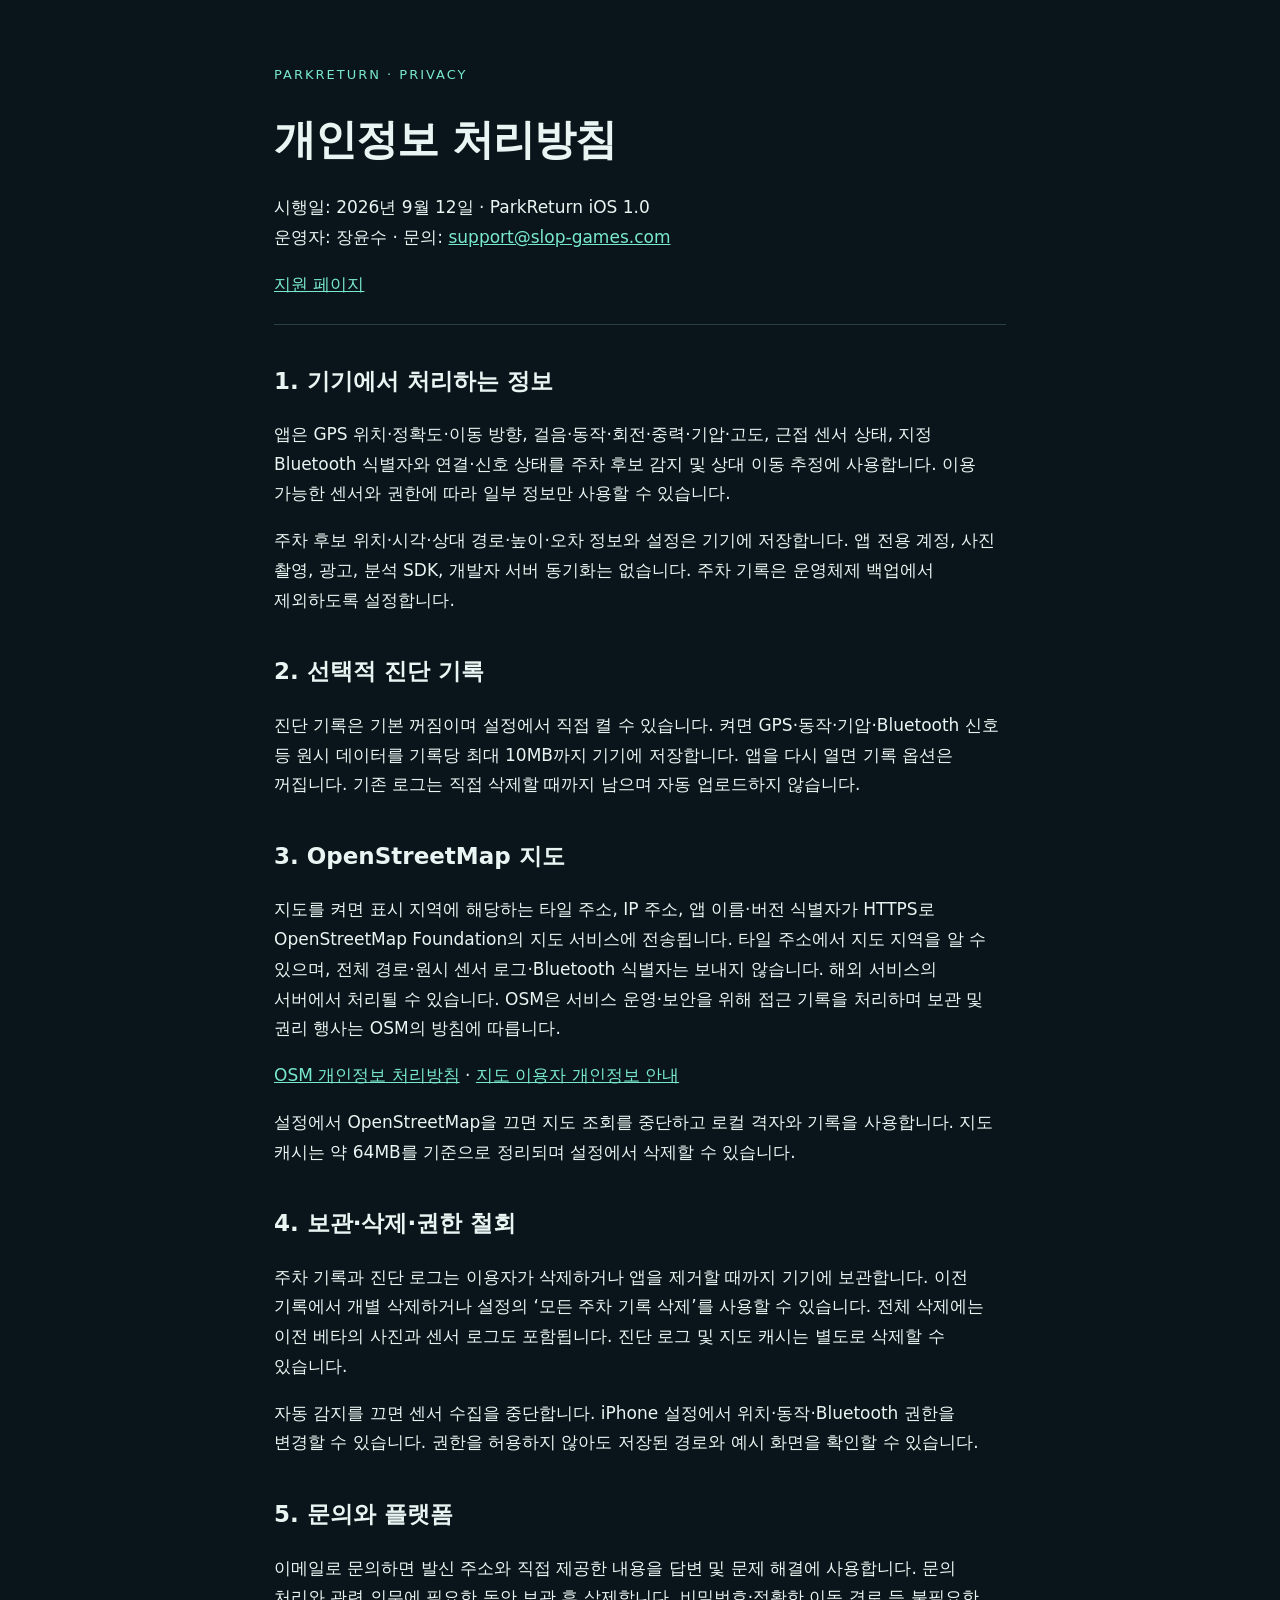
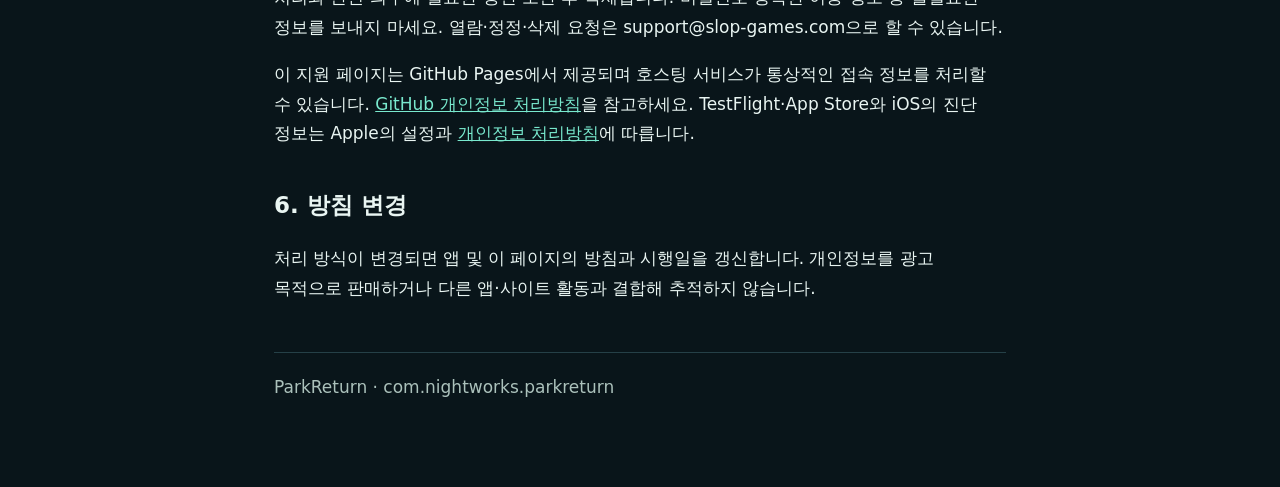
==== privacy.html @ d59605aa "Add ParkReturn support and privacy pages" ====
<!doctype html><html lang="ko"><head><meta charset="utf-8"><meta name="viewport" content="width=device-width,initial-scale=1"><title>ParkReturn 개인정보 처리방침</title><link rel="stylesheet" href="style.css"></head><body><header><div class="badge">PARKRETURN · PRIVACY</div><h1>개인정보 처리방침</h1><p>시행일: 2026년 9월 12일 · ParkReturn iOS 1.0<br>운영자: 장윤수 · 문의: <a href="mailto:support@slop-games.com">support@slop-games.com</a></p><a href="./">지원 페이지</a></header><main><h2>1. 기기에서 처리하는 정보</h2><p>앱은 GPS 위치·정확도·이동 방향, 걸음·동작·회전·중력·기압·고도, 근접 센서 상태, 지정 Bluetooth 식별자와 연결·신호 상태를 주차 후보 감지 및 상대 이동 추정에 사용합니다. 이용 가능한 센서와 권한에 따라 일부 정보만 사용할 수 있습니다.</p><p>주차 후보 위치·시각·상대 경로·높이·오차 정보와 설정은 기기에 저장합니다. 앱 전용 계정, 사진 촬영, 광고, 분석 SDK, 개발자 서버 동기화는 없습니다. 주차 기록은 운영체제 백업에서 제외하도록 설정합니다.</p><h2>2. 선택적 진단 기록</h2><p>진단 기록은 기본 꺼짐이며 설정에서 직접 켤 수 있습니다. 켜면 GPS·동작·기압·Bluetooth 신호 등 원시 데이터를 기록당 최대 10MB까지 기기에 저장합니다. 앱을 다시 열면 기록 옵션은 꺼집니다. 기존 로그는 직접 삭제할 때까지 남으며 자동 업로드하지 않습니다.</p><h2>3. OpenStreetMap 지도</h2><p>지도를 켜면 표시 지역에 해당하는 타일 주소, IP 주소, 앱 이름·버전 식별자가 HTTPS로 OpenStreetMap Foundation의 지도 서비스에 전송됩니다. 타일 주소에서 지도 지역을 알 수 있으며, 전체 경로·원시 센서 로그·Bluetooth 식별자는 보내지 않습니다. 해외 서비스의 서버에서 처리될 수 있습니다. OSM은 서비스 운영·보안을 위해 접근 기록을 처리하며 보관 및 권리 행사는 OSM의 방침에 따릅니다.</p><p><a href="https://osmfoundation.org/wiki/Privacy_Policy">OSM 개인정보 처리방침</a> · <a href="https://osmfoundation.org/wiki/Services_and_tile_users_privacy_FAQ">지도 이용자 개인정보 안내</a></p><p>설정에서 OpenStreetMap을 끄면 지도 조회를 중단하고 로컬 격자와 기록을 사용합니다. 지도 캐시는 약 64MB를 기준으로 정리되며 설정에서 삭제할 수 있습니다.</p><h2>4. 보관·삭제·권한 철회</h2><p>주차 기록과 진단 로그는 이용자가 삭제하거나 앱을 제거할 때까지 기기에 보관합니다. 이전 기록에서 개별 삭제하거나 설정의 ‘모든 주차 기록 삭제’를 사용할 수 있습니다. 전체 삭제에는 이전 베타의 사진과 센서 로그도 포함됩니다. 진단 로그 및 지도 캐시는 별도로 삭제할 수 있습니다.</p><p>자동 감지를 끄면 센서 수집을 중단합니다. iPhone 설정에서 위치·동작·Bluetooth 권한을 변경할 수 있습니다. 권한을 허용하지 않아도 저장된 경로와 예시 화면을 확인할 수 있습니다.</p><h2>5. 문의와 플랫폼</h2><p>이메일로 문의하면 발신 주소와 직접 제공한 내용을 답변 및 문제 해결에 사용합니다. 문의 처리와 관련 의무에 필요한 동안 보관 후 삭제합니다. 비밀번호·정확한 이동 경로 등 불필요한 정보를 보내지 마세요. 열람·정정·삭제 요청은 support@slop-games.com으로 할 수 있습니다.</p><p>이 지원 페이지는 GitHub Pages에서 제공되며 호스팅 서비스가 통상적인 접속 정보를 처리할 수 있습니다. <a href="https://docs.github.com/en/site-policy/privacy-policies/github-general-privacy-statement">GitHub 개인정보 처리방침</a>을 참고하세요. TestFlight·App Store와 iOS의 진단 정보는 Apple의 설정과 <a href="https://www.apple.com/legal/privacy/">개인정보 처리방침</a>에 따릅니다.</p><h2>6. 방침 변경</h2><p>처리 방식이 변경되면 앱 및 이 페이지의 방침과 시행일을 갱신합니다. 개인정보를 광고 목적으로 판매하거나 다른 앱·사이트 활동과 결합해 추적하지 않습니다.</p></main><footer>ParkReturn · com.nightworks.parkreturn</footer></body></html>
---- style.css ----
:root{color-scheme:dark}*{box-sizing:border-box}body{max-width:780px;margin:64px auto;padding:0 24px;background:#09151a;color:#e9f5f2;font:17px/1.75 system-ui,sans-serif}a{color:#79e9ce}h1{font-size:42px;letter-spacing:-1px;line-height:1.2}h2{font-size:23px;margin-top:36px}nav{display:flex;gap:24px;flex-wrap:wrap}p,li{word-break:keep-all}header{border-bottom:1px solid #254047;padding-bottom:24px}small,footer{color:#abc1bb}footer{margin-top:48px;padding:20px 0;border-top:1px solid #254047}.badge{font-size:13px;color:#79e9ce;letter-spacing:2px}img{width:80px;height:80px;border-radius:20px;margin-bottom:20px}@media(max-width:520px){body{margin:32px auto}h1{font-size:34px}}
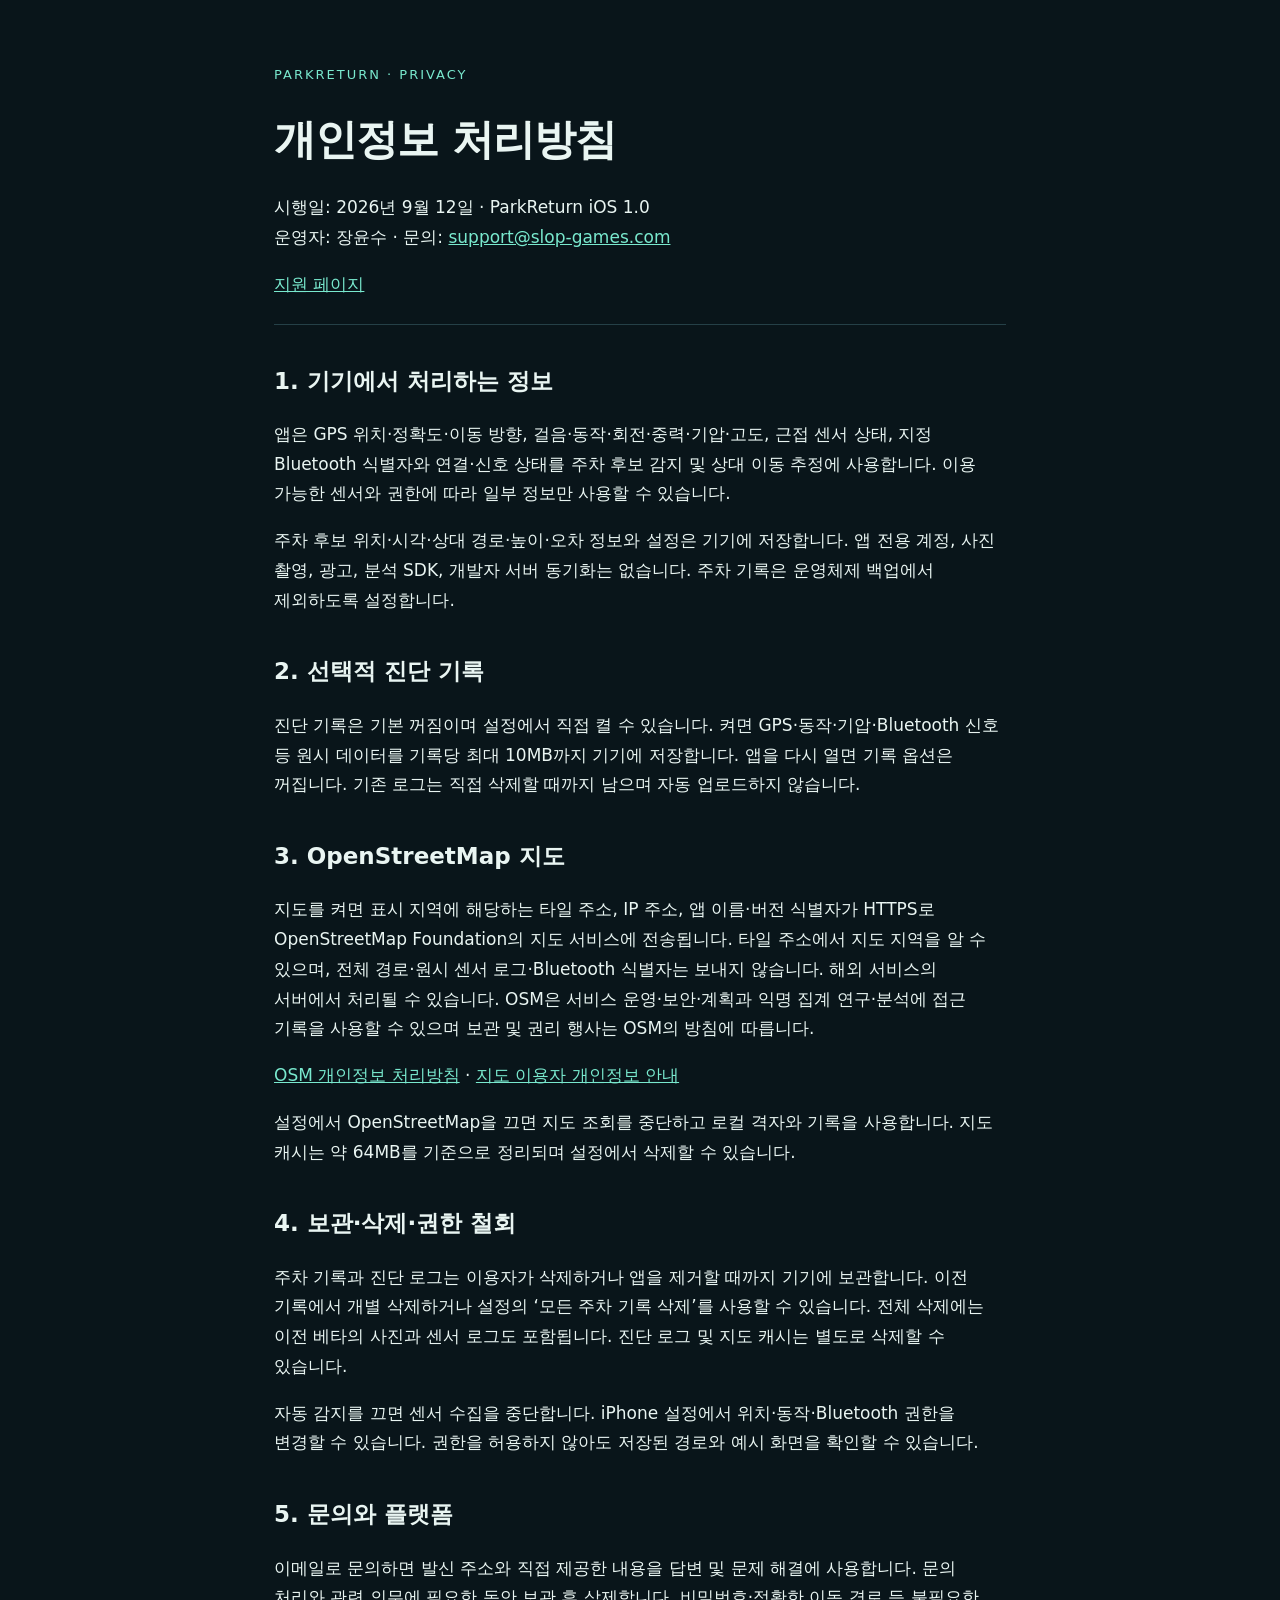
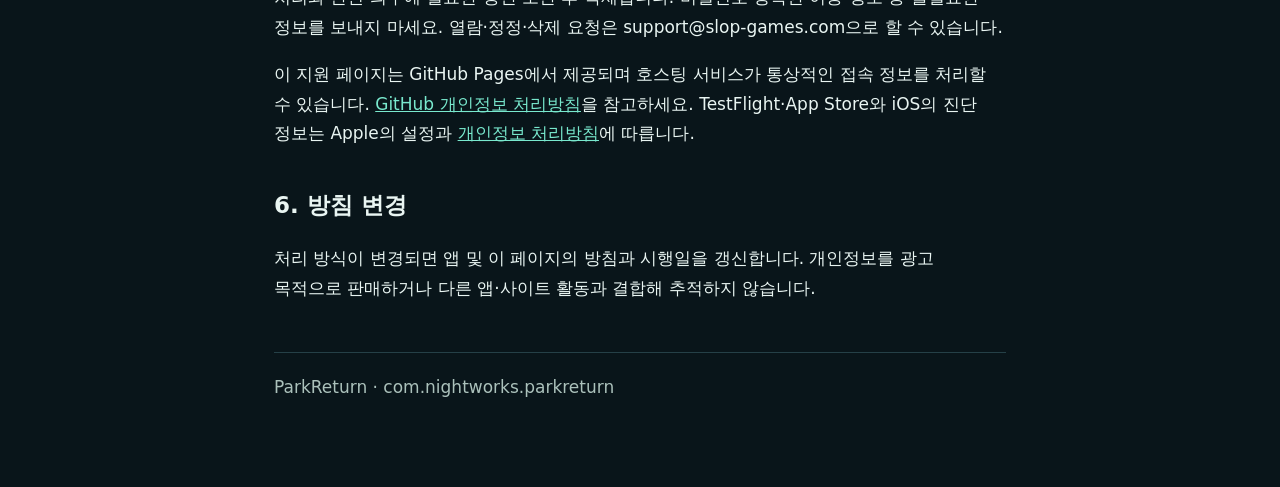
==== commit 774e08ec: "Clarify map provider service log processing" ====
--- a/privacy.html
+++ b/privacy.html
@@ -1 +1 @@
-<!doctype html><html lang="ko"><head><meta charset="utf-8"><meta name="viewport" content="width=device-width,initial-scale=1"><title>ParkReturn 개인정보 처리방침</title><link rel="stylesheet" href="style.css"></head><body><header><div class="badge">PARKRETURN · PRIVACY</div><h1>개인정보 처리방침</h1><p>시행일: 2026년 9월 12일 · ParkReturn iOS 1.0<br>운영자: 장윤수 · 문의: <a href="mailto:support@slop-games.com">support@slop-games.com</a></p><a href="./">지원 페이지</a></header><main><h2>1. 기기에서 처리하는 정보</h2><p>앱은 GPS 위치·정확도·이동 방향, 걸음·동작·회전·중력·기압·고도, 근접 센서 상태, 지정 Bluetooth 식별자와 연결·신호 상태를 주차 후보 감지 및 상대 이동 추정에 사용합니다. 이용 가능한 센서와 권한에 따라 일부 정보만 사용할 수 있습니다.</p><p>주차 후보 위치·시각·상대 경로·높이·오차 정보와 설정은 기기에 저장합니다. 앱 전용 계정, 사진 촬영, 광고, 분석 SDK, 개발자 서버 동기화는 없습니다. 주차 기록은 운영체제 백업에서 제외하도록 설정합니다.</p><h2>2. 선택적 진단 기록</h2><p>진단 기록은 기본 꺼짐이며 설정에서 직접 켤 수 있습니다. 켜면 GPS·동작·기압·Bluetooth 신호 등 원시 데이터를 기록당 최대 10MB까지 기기에 저장합니다. 앱을 다시 열면 기록 옵션은 꺼집니다. 기존 로그는 직접 삭제할 때까지 남으며 자동 업로드하지 않습니다.</p><h2>3. OpenStreetMap 지도</h2><p>지도를 켜면 표시 지역에 해당하는 타일 주소, IP 주소, 앱 이름·버전 식별자가 HTTPS로 OpenStreetMap Foundation의 지도 서비스에 전송됩니다. 타일 주소에서 지도 지역을 알 수 있으며, 전체 경로·원시 센서 로그·Bluetooth 식별자는 보내지 않습니다. 해외 서비스의 서버에서 처리될 수 있습니다. OSM은 서비스 운영·보안을 위해 접근 기록을 처리하며 보관 및 권리 행사는 OSM의 방침에 따릅니다.</p><p><a href="https://osmfoundation.org/wiki/Privacy_Policy">OSM 개인정보 처리방침</a> · <a href="https://osmfoundation.org/wiki/Services_and_tile_users_privacy_FAQ">지도 이용자 개인정보 안내</a></p><p>설정에서 OpenStreetMap을 끄면 지도 조회를 중단하고 로컬 격자와 기록을 사용합니다. 지도 캐시는 약 64MB를 기준으로 정리되며 설정에서 삭제할 수 있습니다.</p><h2>4. 보관·삭제·권한 철회</h2><p>주차 기록과 진단 로그는 이용자가 삭제하거나 앱을 제거할 때까지 기기에 보관합니다. 이전 기록에서 개별 삭제하거나 설정의 ‘모든 주차 기록 삭제’를 사용할 수 있습니다. 전체 삭제에는 이전 베타의 사진과 센서 로그도 포함됩니다. 진단 로그 및 지도 캐시는 별도로 삭제할 수 있습니다.</p><p>자동 감지를 끄면 센서 수집을 중단합니다. iPhone 설정에서 위치·동작·Bluetooth 권한을 변경할 수 있습니다. 권한을 허용하지 않아도 저장된 경로와 예시 화면을 확인할 수 있습니다.</p><h2>5. 문의와 플랫폼</h2><p>이메일로 문의하면 발신 주소와 직접 제공한 내용을 답변 및 문제 해결에 사용합니다. 문의 처리와 관련 의무에 필요한 동안 보관 후 삭제합니다. 비밀번호·정확한 이동 경로 등 불필요한 정보를 보내지 마세요. 열람·정정·삭제 요청은 support@slop-games.com으로 할 수 있습니다.</p><p>이 지원 페이지는 GitHub Pages에서 제공되며 호스팅 서비스가 통상적인 접속 정보를 처리할 수 있습니다. <a href="https://docs.github.com/en/site-policy/privacy-policies/github-general-privacy-statement">GitHub 개인정보 처리방침</a>을 참고하세요. TestFlight·App Store와 iOS의 진단 정보는 Apple의 설정과 <a href="https://www.apple.com/legal/privacy/">개인정보 처리방침</a>에 따릅니다.</p><h2>6. 방침 변경</h2><p>처리 방식이 변경되면 앱 및 이 페이지의 방침과 시행일을 갱신합니다. 개인정보를 광고 목적으로 판매하거나 다른 앱·사이트 활동과 결합해 추적하지 않습니다.</p></main><footer>ParkReturn · com.nightworks.parkreturn</footer></body></html>
+<!doctype html><html lang="ko"><head><meta charset="utf-8"><meta name="viewport" content="width=device-width,initial-scale=1"><title>ParkReturn 개인정보 처리방침</title><link rel="stylesheet" href="style.css"></head><body><header><div class="badge">PARKRETURN · PRIVACY</div><h1>개인정보 처리방침</h1><p>시행일: 2026년 9월 12일 · ParkReturn iOS 1.0<br>운영자: 장윤수 · 문의: <a href="mailto:support@slop-games.com">support@slop-games.com</a></p><a href="./">지원 페이지</a></header><main><h2>1. 기기에서 처리하는 정보</h2><p>앱은 GPS 위치·정확도·이동 방향, 걸음·동작·회전·중력·기압·고도, 근접 센서 상태, 지정 Bluetooth 식별자와 연결·신호 상태를 주차 후보 감지 및 상대 이동 추정에 사용합니다. 이용 가능한 센서와 권한에 따라 일부 정보만 사용할 수 있습니다.</p><p>주차 후보 위치·시각·상대 경로·높이·오차 정보와 설정은 기기에 저장합니다. 앱 전용 계정, 사진 촬영, 광고, 분석 SDK, 개발자 서버 동기화는 없습니다. 주차 기록은 운영체제 백업에서 제외하도록 설정합니다.</p><h2>2. 선택적 진단 기록</h2><p>진단 기록은 기본 꺼짐이며 설정에서 직접 켤 수 있습니다. 켜면 GPS·동작·기압·Bluetooth 신호 등 원시 데이터를 기록당 최대 10MB까지 기기에 저장합니다. 앱을 다시 열면 기록 옵션은 꺼집니다. 기존 로그는 직접 삭제할 때까지 남으며 자동 업로드하지 않습니다.</p><h2>3. OpenStreetMap 지도</h2><p>지도를 켜면 표시 지역에 해당하는 타일 주소, IP 주소, 앱 이름·버전 식별자가 HTTPS로 OpenStreetMap Foundation의 지도 서비스에 전송됩니다. 타일 주소에서 지도 지역을 알 수 있으며, 전체 경로·원시 센서 로그·Bluetooth 식별자는 보내지 않습니다. 해외 서비스의 서버에서 처리될 수 있습니다. OSM은 서비스 운영·보안·계획과 익명 집계 연구·분석에 접근 기록을 사용할 수 있으며 보관 및 권리 행사는 OSM의 방침에 따릅니다.</p><p><a href="https://osmfoundation.org/wiki/Privacy_Policy">OSM 개인정보 처리방침</a> · <a href="https://osmfoundation.org/wiki/Services_and_tile_users_privacy_FAQ">지도 이용자 개인정보 안내</a></p><p>설정에서 OpenStreetMap을 끄면 지도 조회를 중단하고 로컬 격자와 기록을 사용합니다. 지도 캐시는 약 64MB를 기준으로 정리되며 설정에서 삭제할 수 있습니다.</p><h2>4. 보관·삭제·권한 철회</h2><p>주차 기록과 진단 로그는 이용자가 삭제하거나 앱을 제거할 때까지 기기에 보관합니다. 이전 기록에서 개별 삭제하거나 설정의 ‘모든 주차 기록 삭제’를 사용할 수 있습니다. 전체 삭제에는 이전 베타의 사진과 센서 로그도 포함됩니다. 진단 로그 및 지도 캐시는 별도로 삭제할 수 있습니다.</p><p>자동 감지를 끄면 센서 수집을 중단합니다. iPhone 설정에서 위치·동작·Bluetooth 권한을 변경할 수 있습니다. 권한을 허용하지 않아도 저장된 경로와 예시 화면을 확인할 수 있습니다.</p><h2>5. 문의와 플랫폼</h2><p>이메일로 문의하면 발신 주소와 직접 제공한 내용을 답변 및 문제 해결에 사용합니다. 문의 처리와 관련 의무에 필요한 동안 보관 후 삭제합니다. 비밀번호·정확한 이동 경로 등 불필요한 정보를 보내지 마세요. 열람·정정·삭제 요청은 support@slop-games.com으로 할 수 있습니다.</p><p>이 지원 페이지는 GitHub Pages에서 제공되며 호스팅 서비스가 통상적인 접속 정보를 처리할 수 있습니다. <a href="https://docs.github.com/en/site-policy/privacy-policies/github-general-privacy-statement">GitHub 개인정보 처리방침</a>을 참고하세요. TestFlight·App Store와 iOS의 진단 정보는 Apple의 설정과 <a href="https://www.apple.com/legal/privacy/">개인정보 처리방침</a>에 따릅니다.</p><h2>6. 방침 변경</h2><p>처리 방식이 변경되면 앱 및 이 페이지의 방침과 시행일을 갱신합니다. 개인정보를 광고 목적으로 판매하거나 다른 앱·사이트 활동과 결합해 추적하지 않습니다.</p></main><footer>ParkReturn · com.nightworks.parkreturn</footer></body></html>
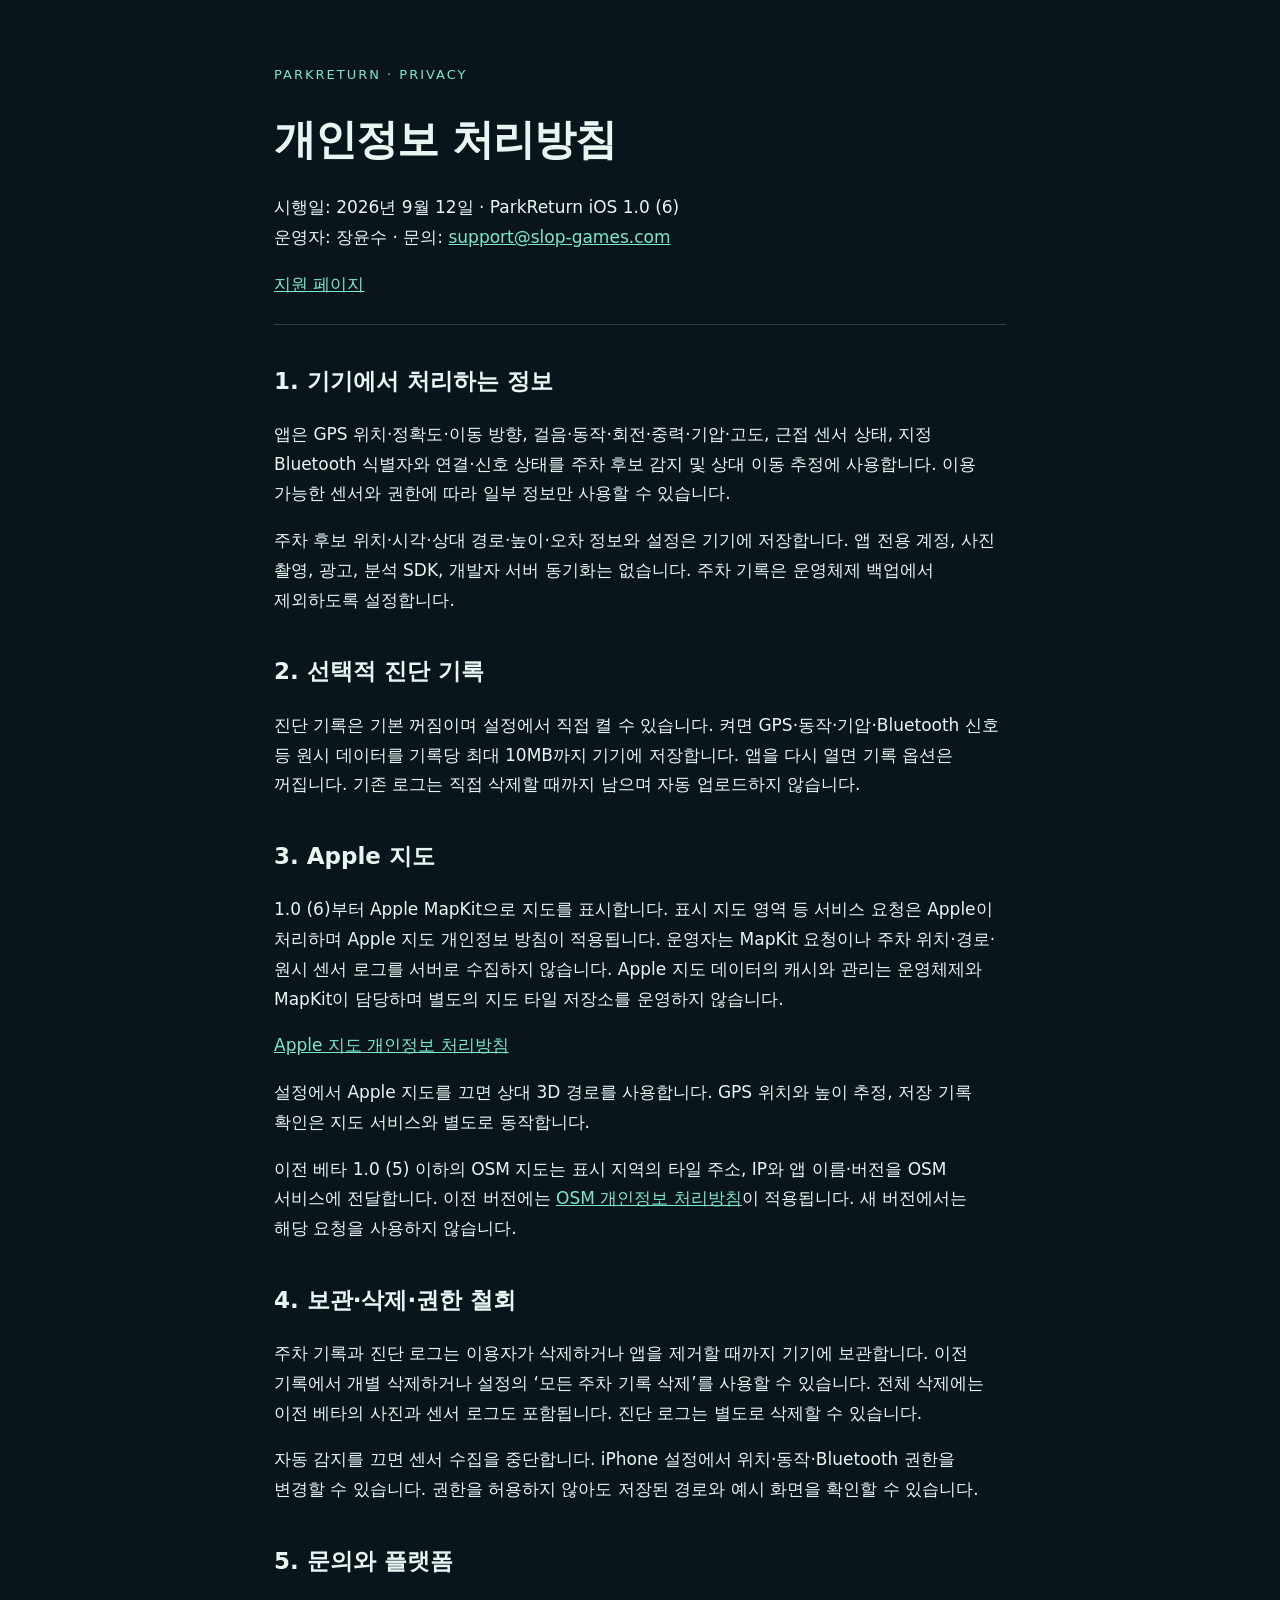
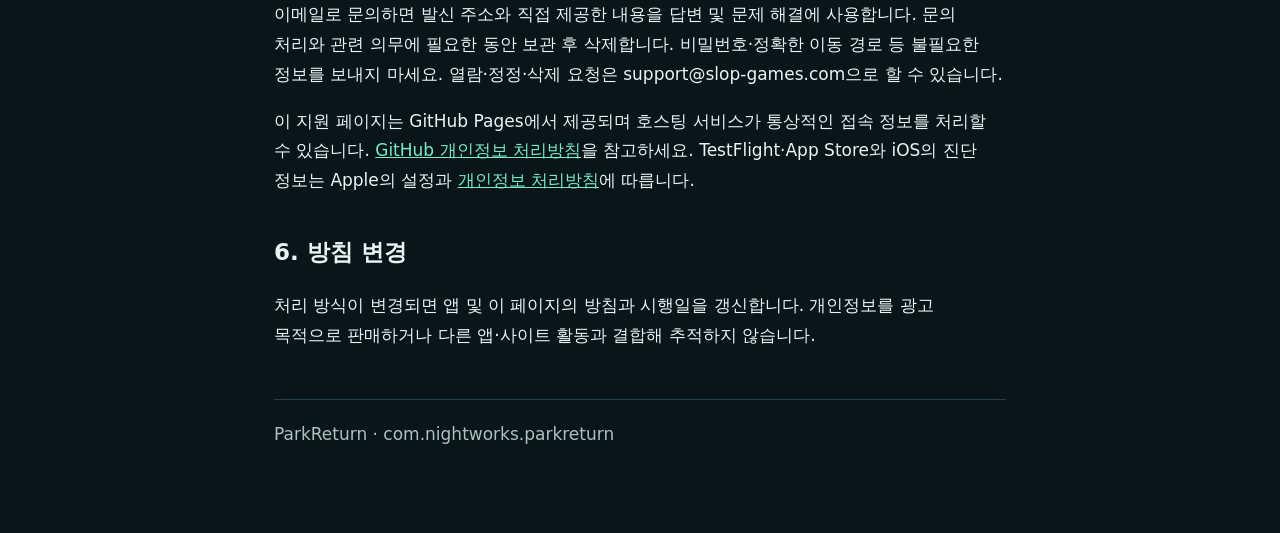
==== commit f27c0af8: "Switch current support and privacy to Apple MapKit" ====
--- a/privacy.html
+++ b/privacy.html
@@ -1 +1 @@
-<!doctype html><html lang="ko"><head><meta charset="utf-8"><meta name="viewport" content="width=device-width,initial-scale=1"><title>ParkReturn 개인정보 처리방침</title><link rel="stylesheet" href="style.css"></head><body><header><div class="badge">PARKRETURN · PRIVACY</div><h1>개인정보 처리방침</h1><p>시행일: 2026년 9월 12일 · ParkReturn iOS 1.0<br>운영자: 장윤수 · 문의: <a href="mailto:support@slop-games.com">support@slop-games.com</a></p><a href="./">지원 페이지</a></header><main><h2>1. 기기에서 처리하는 정보</h2><p>앱은 GPS 위치·정확도·이동 방향, 걸음·동작·회전·중력·기압·고도, 근접 센서 상태, 지정 Bluetooth 식별자와 연결·신호 상태를 주차 후보 감지 및 상대 이동 추정에 사용합니다. 이용 가능한 센서와 권한에 따라 일부 정보만 사용할 수 있습니다.</p><p>주차 후보 위치·시각·상대 경로·높이·오차 정보와 설정은 기기에 저장합니다. 앱 전용 계정, 사진 촬영, 광고, 분석 SDK, 개발자 서버 동기화는 없습니다. 주차 기록은 운영체제 백업에서 제외하도록 설정합니다.</p><h2>2. 선택적 진단 기록</h2><p>진단 기록은 기본 꺼짐이며 설정에서 직접 켤 수 있습니다. 켜면 GPS·동작·기압·Bluetooth 신호 등 원시 데이터를 기록당 최대 10MB까지 기기에 저장합니다. 앱을 다시 열면 기록 옵션은 꺼집니다. 기존 로그는 직접 삭제할 때까지 남으며 자동 업로드하지 않습니다.</p><h2>3. OpenStreetMap 지도</h2><p>지도를 켜면 표시 지역에 해당하는 타일 주소, IP 주소, 앱 이름·버전 식별자가 HTTPS로 OpenStreetMap Foundation의 지도 서비스에 전송됩니다. 타일 주소에서 지도 지역을 알 수 있으며, 전체 경로·원시 센서 로그·Bluetooth 식별자는 보내지 않습니다. 해외 서비스의 서버에서 처리될 수 있습니다. OSM은 서비스 운영·보안·계획과 익명 집계 연구·분석에 접근 기록을 사용할 수 있으며 보관 및 권리 행사는 OSM의 방침에 따릅니다.</p><p><a href="https://osmfoundation.org/wiki/Privacy_Policy">OSM 개인정보 처리방침</a> · <a href="https://osmfoundation.org/wiki/Services_and_tile_users_privacy_FAQ">지도 이용자 개인정보 안내</a></p><p>설정에서 OpenStreetMap을 끄면 지도 조회를 중단하고 로컬 격자와 기록을 사용합니다. 지도 캐시는 약 64MB를 기준으로 정리되며 설정에서 삭제할 수 있습니다.</p><h2>4. 보관·삭제·권한 철회</h2><p>주차 기록과 진단 로그는 이용자가 삭제하거나 앱을 제거할 때까지 기기에 보관합니다. 이전 기록에서 개별 삭제하거나 설정의 ‘모든 주차 기록 삭제’를 사용할 수 있습니다. 전체 삭제에는 이전 베타의 사진과 센서 로그도 포함됩니다. 진단 로그 및 지도 캐시는 별도로 삭제할 수 있습니다.</p><p>자동 감지를 끄면 센서 수집을 중단합니다. iPhone 설정에서 위치·동작·Bluetooth 권한을 변경할 수 있습니다. 권한을 허용하지 않아도 저장된 경로와 예시 화면을 확인할 수 있습니다.</p><h2>5. 문의와 플랫폼</h2><p>이메일로 문의하면 발신 주소와 직접 제공한 내용을 답변 및 문제 해결에 사용합니다. 문의 처리와 관련 의무에 필요한 동안 보관 후 삭제합니다. 비밀번호·정확한 이동 경로 등 불필요한 정보를 보내지 마세요. 열람·정정·삭제 요청은 support@slop-games.com으로 할 수 있습니다.</p><p>이 지원 페이지는 GitHub Pages에서 제공되며 호스팅 서비스가 통상적인 접속 정보를 처리할 수 있습니다. <a href="https://docs.github.com/en/site-policy/privacy-policies/github-general-privacy-statement">GitHub 개인정보 처리방침</a>을 참고하세요. TestFlight·App Store와 iOS의 진단 정보는 Apple의 설정과 <a href="https://www.apple.com/legal/privacy/">개인정보 처리방침</a>에 따릅니다.</p><h2>6. 방침 변경</h2><p>처리 방식이 변경되면 앱 및 이 페이지의 방침과 시행일을 갱신합니다. 개인정보를 광고 목적으로 판매하거나 다른 앱·사이트 활동과 결합해 추적하지 않습니다.</p></main><footer>ParkReturn · com.nightworks.parkreturn</footer></body></html>
+<!doctype html><html lang="ko"><head><meta charset="utf-8"><meta name="viewport" content="width=device-width,initial-scale=1"><title>ParkReturn 개인정보 처리방침</title><link rel="stylesheet" href="style.css"></head><body><header><div class="badge">PARKRETURN · PRIVACY</div><h1>개인정보 처리방침</h1><p>시행일: 2026년 9월 12일 · ParkReturn iOS 1.0 (6)<br>운영자: 장윤수 · 문의: <a href="mailto:support@slop-games.com">support@slop-games.com</a></p><a href="./">지원 페이지</a></header><main><h2>1. 기기에서 처리하는 정보</h2><p>앱은 GPS 위치·정확도·이동 방향, 걸음·동작·회전·중력·기압·고도, 근접 센서 상태, 지정 Bluetooth 식별자와 연결·신호 상태를 주차 후보 감지 및 상대 이동 추정에 사용합니다. 이용 가능한 센서와 권한에 따라 일부 정보만 사용할 수 있습니다.</p><p>주차 후보 위치·시각·상대 경로·높이·오차 정보와 설정은 기기에 저장합니다. 앱 전용 계정, 사진 촬영, 광고, 분석 SDK, 개발자 서버 동기화는 없습니다. 주차 기록은 운영체제 백업에서 제외하도록 설정합니다.</p><h2>2. 선택적 진단 기록</h2><p>진단 기록은 기본 꺼짐이며 설정에서 직접 켤 수 있습니다. 켜면 GPS·동작·기압·Bluetooth 신호 등 원시 데이터를 기록당 최대 10MB까지 기기에 저장합니다. 앱을 다시 열면 기록 옵션은 꺼집니다. 기존 로그는 직접 삭제할 때까지 남으며 자동 업로드하지 않습니다.</p><h2>3. Apple 지도</h2><p>1.0 (6)부터 Apple MapKit으로 지도를 표시합니다. 표시 지도 영역 등 서비스 요청은 Apple이 처리하며 Apple 지도 개인정보 방침이 적용됩니다. 운영자는 MapKit 요청이나 주차 위치·경로·원시 센서 로그를 서버로 수집하지 않습니다. Apple 지도 데이터의 캐시와 관리는 운영체제와 MapKit이 담당하며 별도의 지도 타일 저장소를 운영하지 않습니다.</p><p><a href="https://www.apple.com/legal/privacy/data/ko/apple-maps/">Apple 지도 개인정보 처리방침</a></p><p>설정에서 Apple 지도를 끄면 상대 3D 경로를 사용합니다. GPS 위치와 높이 추정, 저장 기록 확인은 지도 서비스와 별도로 동작합니다.</p><p>이전 베타 1.0 (5) 이하의 OSM 지도는 표시 지역의 타일 주소, IP와 앱 이름·버전을 OSM 서비스에 전달합니다. 이전 버전에는 <a href="https://osmfoundation.org/wiki/Privacy_Policy">OSM 개인정보 처리방침</a>이 적용됩니다. 새 버전에서는 해당 요청을 사용하지 않습니다.</p><h2>4. 보관·삭제·권한 철회</h2><p>주차 기록과 진단 로그는 이용자가 삭제하거나 앱을 제거할 때까지 기기에 보관합니다. 이전 기록에서 개별 삭제하거나 설정의 ‘모든 주차 기록 삭제’를 사용할 수 있습니다. 전체 삭제에는 이전 베타의 사진과 센서 로그도 포함됩니다. 진단 로그는 별도로 삭제할 수 있습니다.</p><p>자동 감지를 끄면 센서 수집을 중단합니다. iPhone 설정에서 위치·동작·Bluetooth 권한을 변경할 수 있습니다. 권한을 허용하지 않아도 저장된 경로와 예시 화면을 확인할 수 있습니다.</p><h2>5. 문의와 플랫폼</h2><p>이메일로 문의하면 발신 주소와 직접 제공한 내용을 답변 및 문제 해결에 사용합니다. 문의 처리와 관련 의무에 필요한 동안 보관 후 삭제합니다. 비밀번호·정확한 이동 경로 등 불필요한 정보를 보내지 마세요. 열람·정정·삭제 요청은 support@slop-games.com으로 할 수 있습니다.</p><p>이 지원 페이지는 GitHub Pages에서 제공되며 호스팅 서비스가 통상적인 접속 정보를 처리할 수 있습니다. <a href="https://docs.github.com/en/site-policy/privacy-policies/github-general-privacy-statement">GitHub 개인정보 처리방침</a>을 참고하세요. TestFlight·App Store와 iOS의 진단 정보는 Apple의 설정과 <a href="https://www.apple.com/legal/privacy/">개인정보 처리방침</a>에 따릅니다.</p><h2>6. 방침 변경</h2><p>처리 방식이 변경되면 앱 및 이 페이지의 방침과 시행일을 갱신합니다. 개인정보를 광고 목적으로 판매하거나 다른 앱·사이트 활동과 결합해 추적하지 않습니다.</p></main><footer>ParkReturn · com.nightworks.parkreturn</footer></body></html>
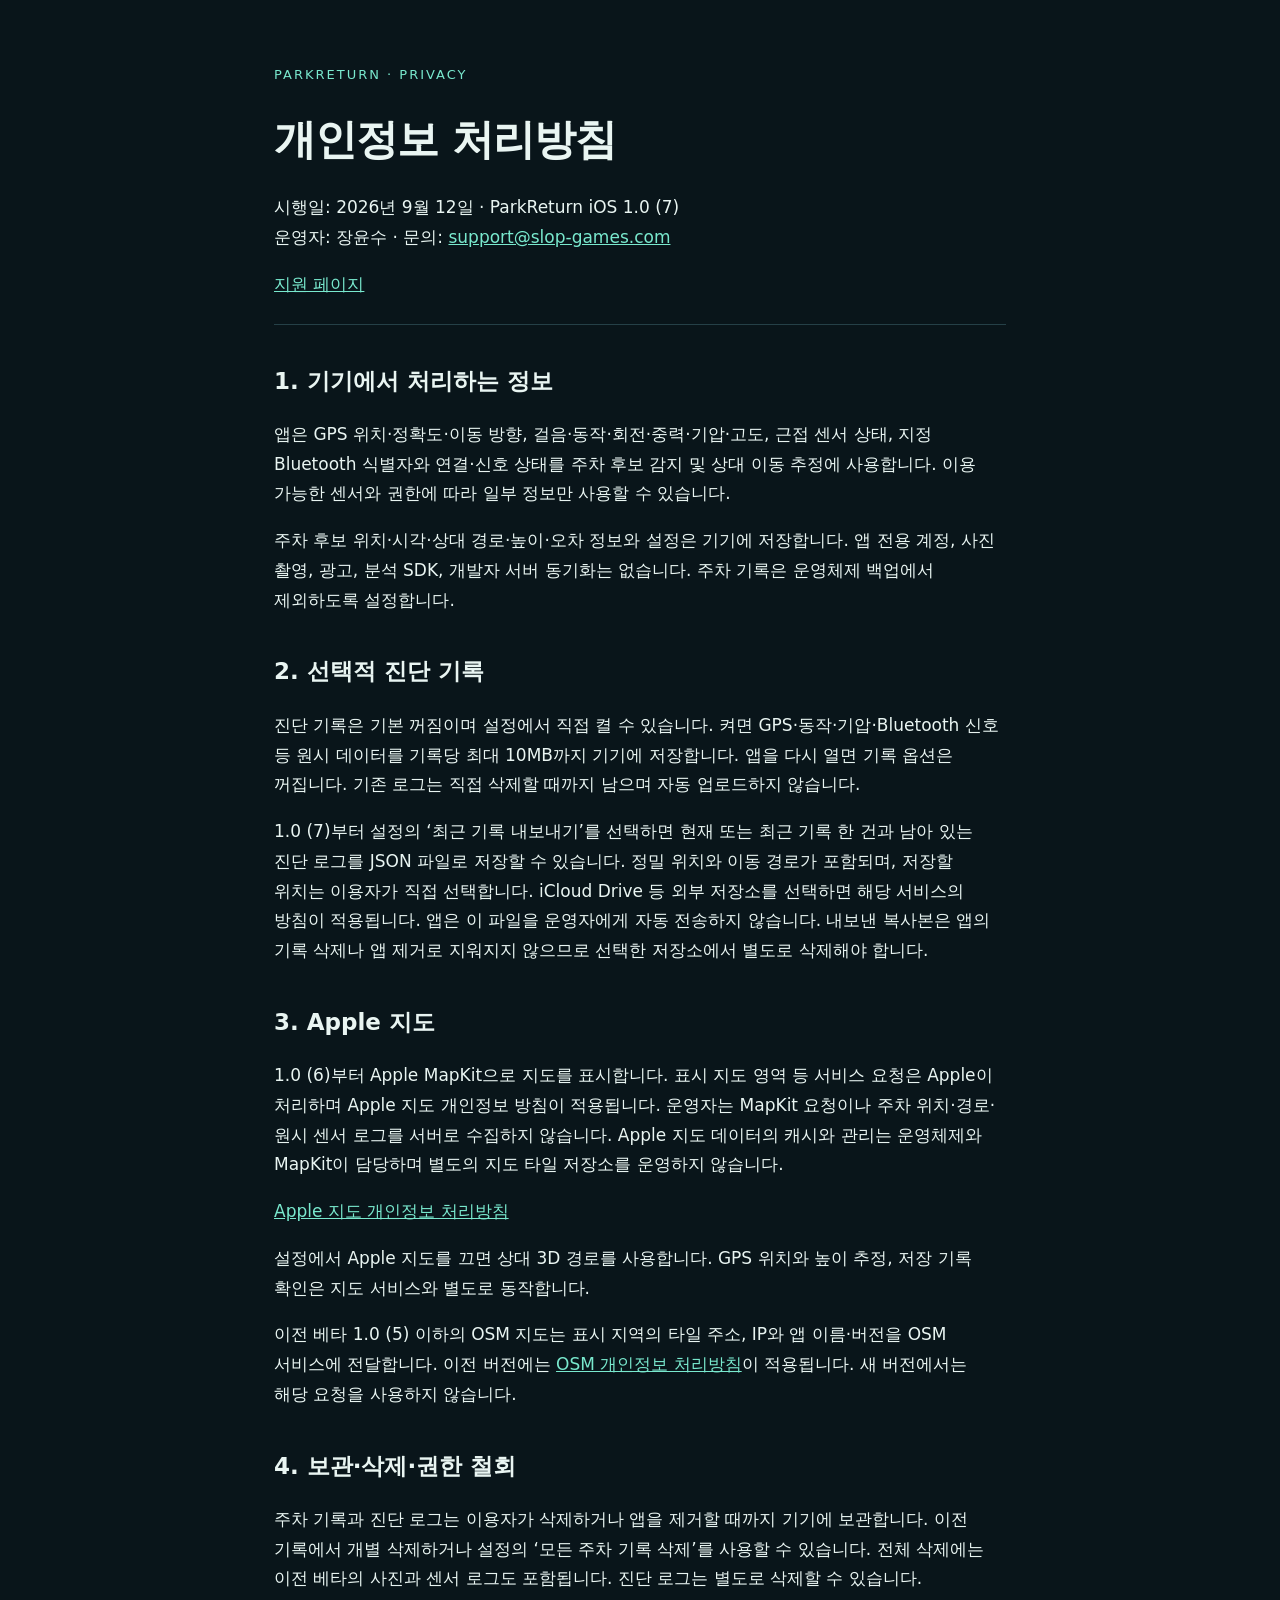
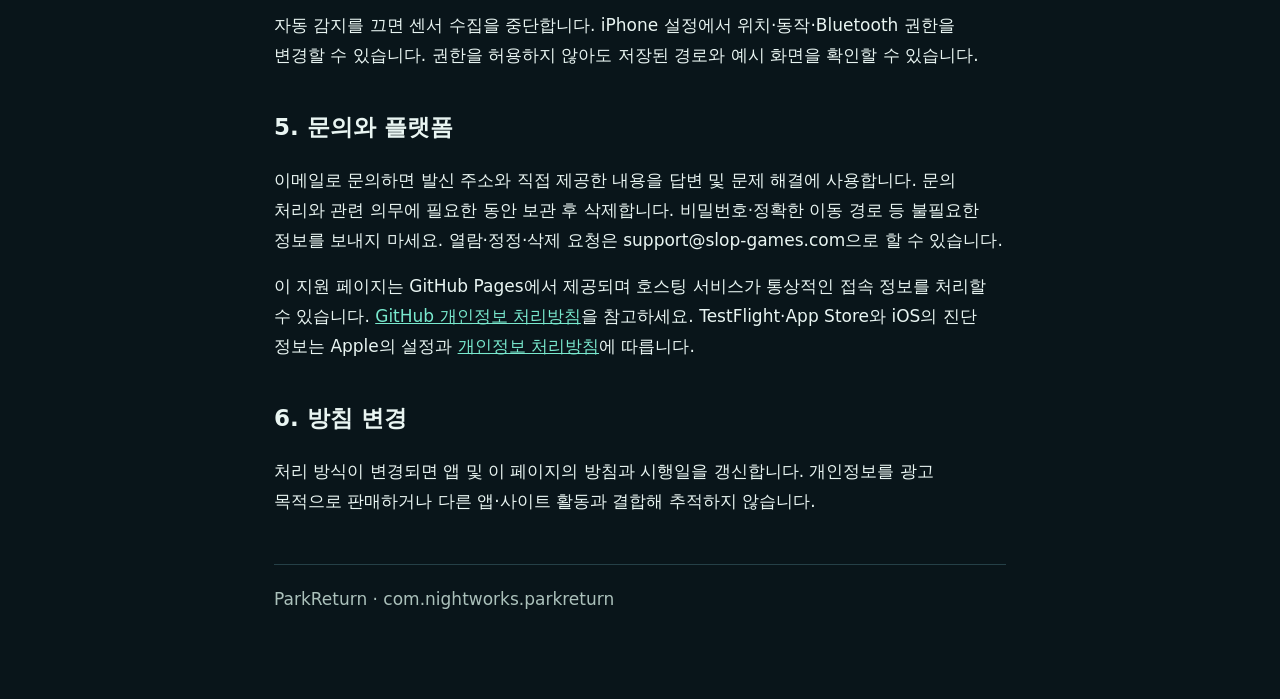
==== commit 2d552918: "Describe user-directed field record export" ====
--- a/privacy.html
+++ b/privacy.html
@@ -1 +1 @@
-<!doctype html><html lang="ko"><head><meta charset="utf-8"><meta name="viewport" content="width=device-width,initial-scale=1"><title>ParkReturn 개인정보 처리방침</title><link rel="stylesheet" href="style.css"></head><body><header><div class="badge">PARKRETURN · PRIVACY</div><h1>개인정보 처리방침</h1><p>시행일: 2026년 9월 12일 · ParkReturn iOS 1.0 (6)<br>운영자: 장윤수 · 문의: <a href="mailto:support@slop-games.com">support@slop-games.com</a></p><a href="./">지원 페이지</a></header><main><h2>1. 기기에서 처리하는 정보</h2><p>앱은 GPS 위치·정확도·이동 방향, 걸음·동작·회전·중력·기압·고도, 근접 센서 상태, 지정 Bluetooth 식별자와 연결·신호 상태를 주차 후보 감지 및 상대 이동 추정에 사용합니다. 이용 가능한 센서와 권한에 따라 일부 정보만 사용할 수 있습니다.</p><p>주차 후보 위치·시각·상대 경로·높이·오차 정보와 설정은 기기에 저장합니다. 앱 전용 계정, 사진 촬영, 광고, 분석 SDK, 개발자 서버 동기화는 없습니다. 주차 기록은 운영체제 백업에서 제외하도록 설정합니다.</p><h2>2. 선택적 진단 기록</h2><p>진단 기록은 기본 꺼짐이며 설정에서 직접 켤 수 있습니다. 켜면 GPS·동작·기압·Bluetooth 신호 등 원시 데이터를 기록당 최대 10MB까지 기기에 저장합니다. 앱을 다시 열면 기록 옵션은 꺼집니다. 기존 로그는 직접 삭제할 때까지 남으며 자동 업로드하지 않습니다.</p><h2>3. Apple 지도</h2><p>1.0 (6)부터 Apple MapKit으로 지도를 표시합니다. 표시 지도 영역 등 서비스 요청은 Apple이 처리하며 Apple 지도 개인정보 방침이 적용됩니다. 운영자는 MapKit 요청이나 주차 위치·경로·원시 센서 로그를 서버로 수집하지 않습니다. Apple 지도 데이터의 캐시와 관리는 운영체제와 MapKit이 담당하며 별도의 지도 타일 저장소를 운영하지 않습니다.</p><p><a href="https://www.apple.com/legal/privacy/data/ko/apple-maps/">Apple 지도 개인정보 처리방침</a></p><p>설정에서 Apple 지도를 끄면 상대 3D 경로를 사용합니다. GPS 위치와 높이 추정, 저장 기록 확인은 지도 서비스와 별도로 동작합니다.</p><p>이전 베타 1.0 (5) 이하의 OSM 지도는 표시 지역의 타일 주소, IP와 앱 이름·버전을 OSM 서비스에 전달합니다. 이전 버전에는 <a href="https://osmfoundation.org/wiki/Privacy_Policy">OSM 개인정보 처리방침</a>이 적용됩니다. 새 버전에서는 해당 요청을 사용하지 않습니다.</p><h2>4. 보관·삭제·권한 철회</h2><p>주차 기록과 진단 로그는 이용자가 삭제하거나 앱을 제거할 때까지 기기에 보관합니다. 이전 기록에서 개별 삭제하거나 설정의 ‘모든 주차 기록 삭제’를 사용할 수 있습니다. 전체 삭제에는 이전 베타의 사진과 센서 로그도 포함됩니다. 진단 로그는 별도로 삭제할 수 있습니다.</p><p>자동 감지를 끄면 센서 수집을 중단합니다. iPhone 설정에서 위치·동작·Bluetooth 권한을 변경할 수 있습니다. 권한을 허용하지 않아도 저장된 경로와 예시 화면을 확인할 수 있습니다.</p><h2>5. 문의와 플랫폼</h2><p>이메일로 문의하면 발신 주소와 직접 제공한 내용을 답변 및 문제 해결에 사용합니다. 문의 처리와 관련 의무에 필요한 동안 보관 후 삭제합니다. 비밀번호·정확한 이동 경로 등 불필요한 정보를 보내지 마세요. 열람·정정·삭제 요청은 support@slop-games.com으로 할 수 있습니다.</p><p>이 지원 페이지는 GitHub Pages에서 제공되며 호스팅 서비스가 통상적인 접속 정보를 처리할 수 있습니다. <a href="https://docs.github.com/en/site-policy/privacy-policies/github-general-privacy-statement">GitHub 개인정보 처리방침</a>을 참고하세요. TestFlight·App Store와 iOS의 진단 정보는 Apple의 설정과 <a href="https://www.apple.com/legal/privacy/">개인정보 처리방침</a>에 따릅니다.</p><h2>6. 방침 변경</h2><p>처리 방식이 변경되면 앱 및 이 페이지의 방침과 시행일을 갱신합니다. 개인정보를 광고 목적으로 판매하거나 다른 앱·사이트 활동과 결합해 추적하지 않습니다.</p></main><footer>ParkReturn · com.nightworks.parkreturn</footer></body></html>
+<!doctype html><html lang="ko"><head><meta charset="utf-8"><meta name="viewport" content="width=device-width,initial-scale=1"><title>ParkReturn 개인정보 처리방침</title><link rel="stylesheet" href="style.css"></head><body><header><div class="badge">PARKRETURN · PRIVACY</div><h1>개인정보 처리방침</h1><p>시행일: 2026년 9월 12일 · ParkReturn iOS 1.0 (7)<br>운영자: 장윤수 · 문의: <a href="mailto:support@slop-games.com">support@slop-games.com</a></p><a href="./">지원 페이지</a></header><main><h2>1. 기기에서 처리하는 정보</h2><p>앱은 GPS 위치·정확도·이동 방향, 걸음·동작·회전·중력·기압·고도, 근접 센서 상태, 지정 Bluetooth 식별자와 연결·신호 상태를 주차 후보 감지 및 상대 이동 추정에 사용합니다. 이용 가능한 센서와 권한에 따라 일부 정보만 사용할 수 있습니다.</p><p>주차 후보 위치·시각·상대 경로·높이·오차 정보와 설정은 기기에 저장합니다. 앱 전용 계정, 사진 촬영, 광고, 분석 SDK, 개발자 서버 동기화는 없습니다. 주차 기록은 운영체제 백업에서 제외하도록 설정합니다.</p><h2>2. 선택적 진단 기록</h2><p>진단 기록은 기본 꺼짐이며 설정에서 직접 켤 수 있습니다. 켜면 GPS·동작·기압·Bluetooth 신호 등 원시 데이터를 기록당 최대 10MB까지 기기에 저장합니다. 앱을 다시 열면 기록 옵션은 꺼집니다. 기존 로그는 직접 삭제할 때까지 남으며 자동 업로드하지 않습니다.</p><p>1.0 (7)부터 설정의 ‘최근 기록 내보내기’를 선택하면 현재 또는 최근 기록 한 건과 남아 있는 진단 로그를 JSON 파일로 저장할 수 있습니다. 정밀 위치와 이동 경로가 포함되며, 저장할 위치는 이용자가 직접 선택합니다. iCloud Drive 등 외부 저장소를 선택하면 해당 서비스의 방침이 적용됩니다. 앱은 이 파일을 운영자에게 자동 전송하지 않습니다. 내보낸 복사본은 앱의 기록 삭제나 앱 제거로 지워지지 않으므로 선택한 저장소에서 별도로 삭제해야 합니다.</p><h2>3. Apple 지도</h2><p>1.0 (6)부터 Apple MapKit으로 지도를 표시합니다. 표시 지도 영역 등 서비스 요청은 Apple이 처리하며 Apple 지도 개인정보 방침이 적용됩니다. 운영자는 MapKit 요청이나 주차 위치·경로·원시 센서 로그를 서버로 수집하지 않습니다. Apple 지도 데이터의 캐시와 관리는 운영체제와 MapKit이 담당하며 별도의 지도 타일 저장소를 운영하지 않습니다.</p><p><a href="https://www.apple.com/legal/privacy/data/ko/apple-maps/">Apple 지도 개인정보 처리방침</a></p><p>설정에서 Apple 지도를 끄면 상대 3D 경로를 사용합니다. GPS 위치와 높이 추정, 저장 기록 확인은 지도 서비스와 별도로 동작합니다.</p><p>이전 베타 1.0 (5) 이하의 OSM 지도는 표시 지역의 타일 주소, IP와 앱 이름·버전을 OSM 서비스에 전달합니다. 이전 버전에는 <a href="https://osmfoundation.org/wiki/Privacy_Policy">OSM 개인정보 처리방침</a>이 적용됩니다. 새 버전에서는 해당 요청을 사용하지 않습니다.</p><h2>4. 보관·삭제·권한 철회</h2><p>주차 기록과 진단 로그는 이용자가 삭제하거나 앱을 제거할 때까지 기기에 보관합니다. 이전 기록에서 개별 삭제하거나 설정의 ‘모든 주차 기록 삭제’를 사용할 수 있습니다. 전체 삭제에는 이전 베타의 사진과 센서 로그도 포함됩니다. 진단 로그는 별도로 삭제할 수 있습니다.</p><p>자동 감지를 끄면 센서 수집을 중단합니다. iPhone 설정에서 위치·동작·Bluetooth 권한을 변경할 수 있습니다. 권한을 허용하지 않아도 저장된 경로와 예시 화면을 확인할 수 있습니다.</p><h2>5. 문의와 플랫폼</h2><p>이메일로 문의하면 발신 주소와 직접 제공한 내용을 답변 및 문제 해결에 사용합니다. 문의 처리와 관련 의무에 필요한 동안 보관 후 삭제합니다. 비밀번호·정확한 이동 경로 등 불필요한 정보를 보내지 마세요. 열람·정정·삭제 요청은 support@slop-games.com으로 할 수 있습니다.</p><p>이 지원 페이지는 GitHub Pages에서 제공되며 호스팅 서비스가 통상적인 접속 정보를 처리할 수 있습니다. <a href="https://docs.github.com/en/site-policy/privacy-policies/github-general-privacy-statement">GitHub 개인정보 처리방침</a>을 참고하세요. TestFlight·App Store와 iOS의 진단 정보는 Apple의 설정과 <a href="https://www.apple.com/legal/privacy/">개인정보 처리방침</a>에 따릅니다.</p><h2>6. 방침 변경</h2><p>처리 방식이 변경되면 앱 및 이 페이지의 방침과 시행일을 갱신합니다. 개인정보를 광고 목적으로 판매하거나 다른 앱·사이트 활동과 결합해 추적하지 않습니다.</p></main><footer>ParkReturn · com.nightworks.parkreturn</footer></body></html>
